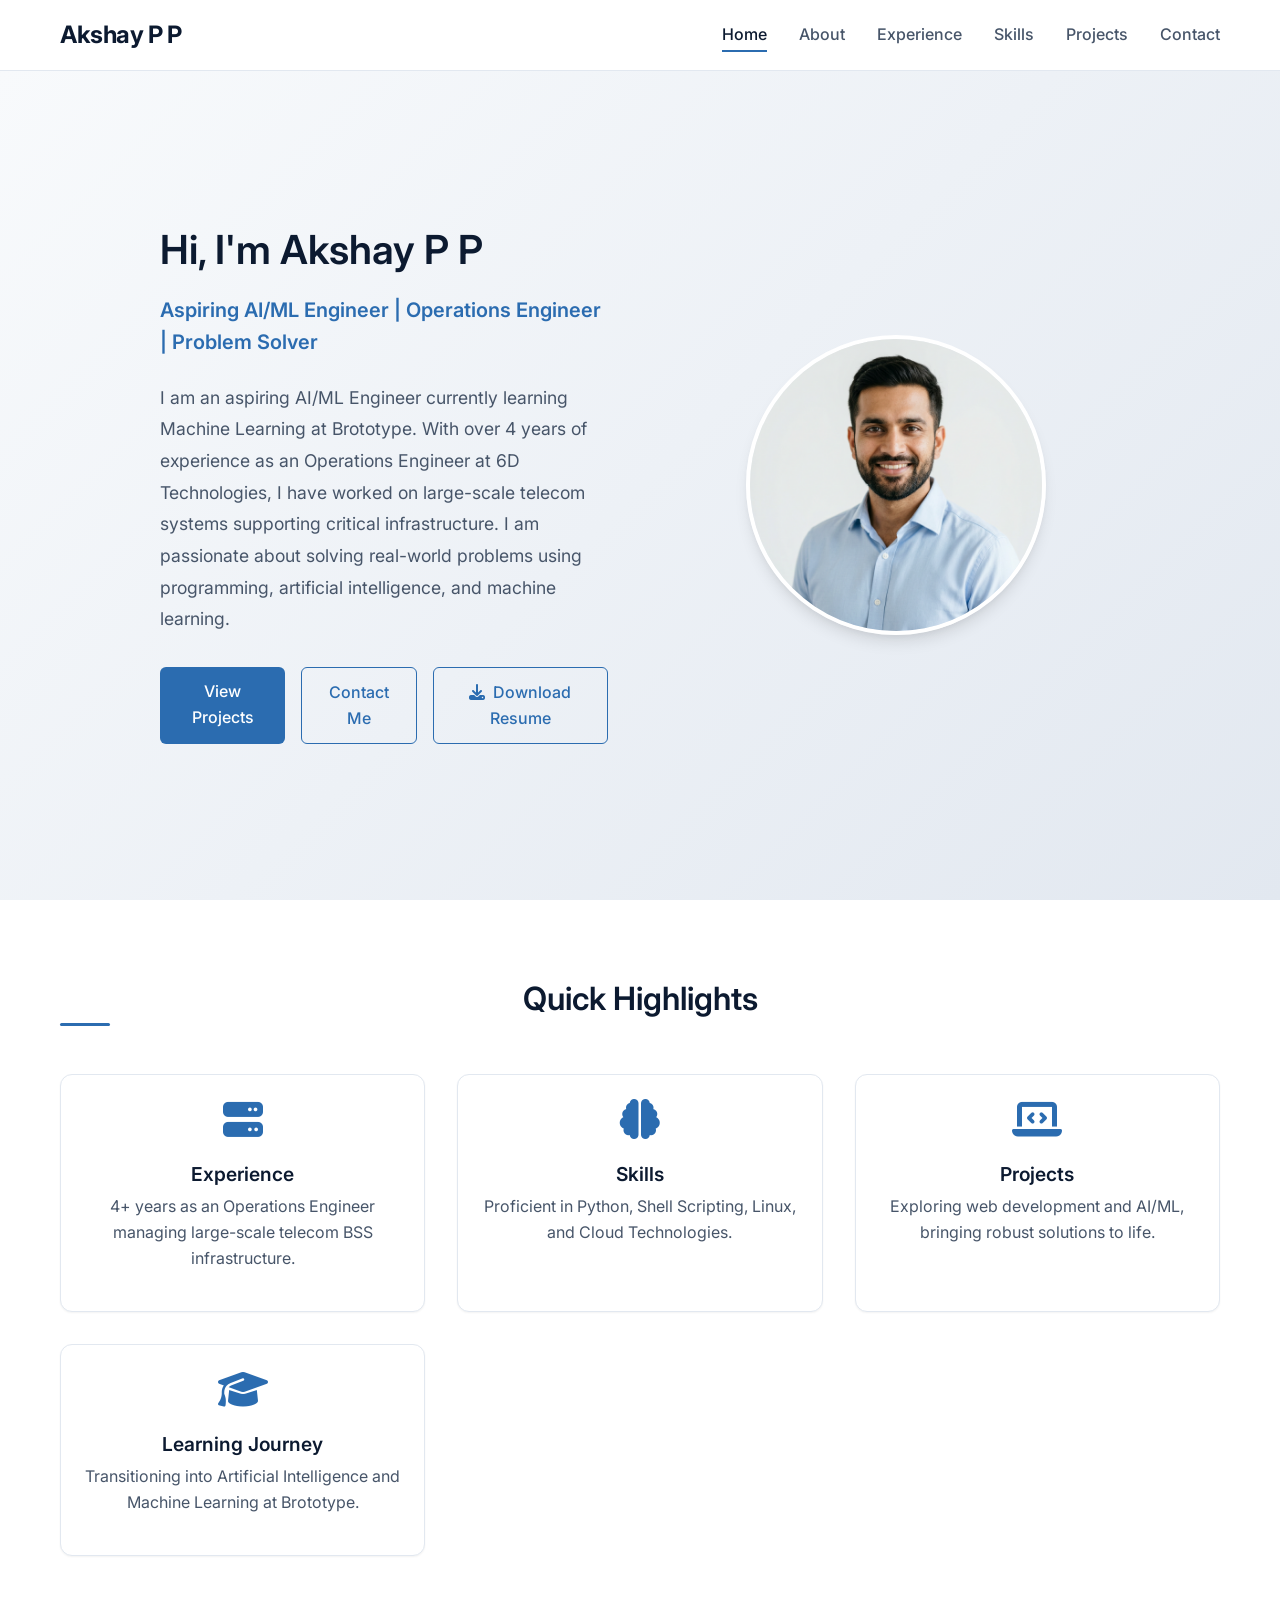
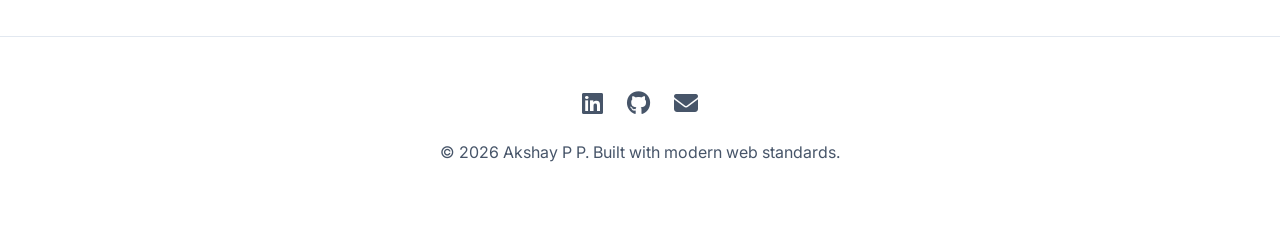
==== Portfolio_website/index.html @ c9c259c6 "Portfolio Website" ====
<!DOCTYPE html>
<html lang="en">
<head>
  <meta charset="UTF-8">
  <meta name="viewport" content="width=device-width, initial-scale=1.0">
  <title>Akshay P P | AI/ML Engineer</title>
  <meta name="description" content="Portfolio of Akshay P P, Aspiring AI/ML Engineer and Operations Engineer.">
  <link rel="stylesheet" href="assets/css/style.css">
  <link rel="stylesheet" href="https://cdnjs.cloudflare.com/ajax/libs/font-awesome/6.4.0/css/all.min.css">
  <style>
    /* Home Page Specific Styles */
    .hero {
      min-height: calc(100vh - 70px);
      display: flex;
      align-items: center;
      justify-content: center;
      padding: 2rem 0;
      background: linear-gradient(135deg, #f8fafc 0%, #e2e8f0 100%);
    }

    .hero-container {
      display: flex;
      align-items: center;
      gap: 4rem;
      max-width: 1000px;
    }

    .hero-content {
      flex: 1;
    }

    .hero-image-container {
      flex: 1;
      display: flex;
      justify-content: center;
    }

    .hero-image {
      width: 300px;
      height: 300px;
      border-radius: 50%;
      object-fit: cover;
      box-shadow: var(--shadow-lg);
      border: 4px solid #fff;
    }

    .hero-subtitle {
      font-size: 1.25rem;
      color: var(--accent-color);
      font-weight: 600;
      margin-bottom: 1.5rem;
    }

    .hero-text {
      font-size: 1.1rem;
      color: var(--text-secondary);
      line-height: 1.8;
      margin-bottom: 2rem;
    }

    .btn-group {
      display: flex;
      gap: 1rem;
      margin-top: 2rem;
    }

    .highlights {
      background-color: #fff;
      padding: 5rem 0;
    }

    .highlight-icon {
      font-size: 2.5rem;
      color: var(--accent-color);
      margin-bottom: 1.5rem;
    }

    @media (max-width: 900px) {
      .hero-container {
        flex-direction: column-reverse;
        text-align: center;
        gap: 2rem;
      }
      .btn-group {
        justify-content: center;
        flex-wrap: wrap;
      }
    }
  </style>
</head>
<body>

  <!-- Navigation -->
  <nav class="navbar">
    <div class="container nav-container">
      <a href="index.html" class="logo">Akshay P P</a>
      <div class="hamburger">
        <span></span>
        <span></span>
        <span></span>
      </div>
      <ul class="nav-menu">
        <li><a href="index.html" class="nav-link">Home</a></li>
        <li><a href="about.html" class="nav-link">About</a></li>
        <li><a href="experience.html" class="nav-link">Experience</a></li>
        <li><a href="skills.html" class="nav-link">Skills</a></li>
        <li><a href="projects.html" class="nav-link">Projects</a></li>
        <li><a href="contact.html" class="nav-link">Contact</a></li>
      </ul>
    </div>
  </nav>

  <!-- Hero Section -->
  <section class="hero">
    <div class="container hero-container fade-in">
      <div class="hero-content">
        <h1>Hi, I'm Akshay P P</h1>
        <div class="hero-subtitle">Aspiring AI/ML Engineer | Operations Engineer | Problem Solver</div>
        <p class="hero-text">
          I am an aspiring AI/ML Engineer currently learning Machine Learning at Brototype. With over 4 years of experience as an Operations Engineer at 6D Technologies, I have worked on large-scale telecom systems supporting critical infrastructure. I am passionate about solving real-world problems using programming, artificial intelligence, and machine learning.
        </p>
        <div class="btn-group">
          <a href="projects.html" class="btn btn-primary">View Projects</a>
          <a href="contact.html" class="btn btn-secondary">Contact Me</a>
          <a href="#" class="btn btn-secondary"><i class="fas fa-download" style="margin-right: 8px;"></i>Download Resume</a>
        </div>
      </div>
      <div class="hero-image-container fade-in">
        <img src="assets/images/profile.png" alt="Akshay P P" class="hero-image">
      </div>
    </div>
  </section>

  <!-- Highlights Section -->
  <section class="highlights">
    <div class="container">
      <h2 class="text-center fade-in">Quick Highlights</h2>
      <div class="grid grid-2 mt-3 p-0">
        <!-- Experience Card -->
        <a href="experience.html" class="card text-center fade-in">
          <i class="fas fa-server highlight-icon"></i>
          <h3 class="card-title">Experience</h3>
          <p>4+ years as an Operations Engineer managing large-scale telecom BSS infrastructure.</p>
        </a>

        <!-- Skills Card -->
        <a href="skills.html" class="card text-center fade-in">
          <i class="fas fa-brain highlight-icon"></i>
          <h3 class="card-title">Skills</h3>
          <p>Proficient in Python, Shell Scripting, Linux, and Cloud Technologies.</p>
        </a>

        <!-- Projects Card -->
        <a href="projects.html" class="card text-center fade-in">
          <i class="fas fa-laptop-code highlight-icon"></i>
          <h3 class="card-title">Projects</h3>
          <p>Exploring web development and AI/ML, bringing robust solutions to life.</p>
        </a>

        <!-- Learning Journey Card -->
        <a href="about.html" class="card text-center fade-in">
          <i class="fas fa-graduation-cap highlight-icon"></i>
          <h3 class="card-title">Learning Journey</h3>
          <p>Transitioning into Artificial Intelligence and Machine Learning at Brototype.</p>
        </a>
      </div>
    </div>
  </section>

  <!-- Footer -->
  <footer>
    <div class="container footer-content">
      <div class="social-links">
        <a href="https://www.linkedin.com/in/akshaypramodp" target="_blank" aria-label="LinkedIn"><i class="fab fa-linkedin"></i></a>
        <a href="https://github.com/akshaypramodp" target="_blank" aria-label="GitHub"><i class="fab fa-github"></i></a>
        <a href="mailto:akshaypramod107@gmail.com" aria-label="Email"><i class="fas fa-envelope"></i></a>
      </div>
      <p>&copy; 2026 Akshay P P. Built with modern web standards.</p>
    </div>
  </footer>

  <script src="assets/js/main.js"></script>
</body>
</html>
---- Portfolio_website/assets/css/style.css ----
/* Google Fonts: Inter */
@import url('https://fonts.googleapis.com/css2?family=Inter:wght@300;400;500;600;700&display=swap');

/* CSS Variables for Light Theme */
:root {
  --primary-color: #0c1a30; /* Navy blue */
  --secondary-color: #1a365d; /* Lighter navy */
  --accent-color: #2b6cb0; /* Bright blue for links/buttons */
  --text-primary: #1e293b; /* Dark Slate Gray */
  --text-secondary: #475569; /* Gray */
  --bg-main: #f8fafc; /* Very light gray */
  --bg-card: #ffffff; /* White */
  --border-color: #e2e8f0;
  
  --font-family: 'Inter', sans-serif;
  
  --shadow-sm: 0 1px 2px rgba(0,0,0,0.05);
  --shadow-md: 0 4px 6px -1px rgba(0,0,0,0.1), 0 2px 4px -1px rgba(0,0,0,0.06);
  --shadow-lg: 0 10px 15px -3px rgba(0,0,0,0.1), 0 4px 6px -2px rgba(0,0,0,0.05);
  
  --transition: all 0.3s cubic-bezier(0.4, 0, 0.2, 1);
}

/* Reset and Base Styles */
* {
  margin: 0;
  padding: 0;
  box-sizing: border-box;
}

html {
  scroll-behavior: smooth;
}

body {
  font-family: var(--font-family);
  background-color: var(--bg-main);
  color: var(--text-primary);
  line-height: 1.6;
  padding-top: 70px; /* Space for sticky nav */
}

a {
  text-decoration: none;
  color: var(--accent-color);
  transition: var(--transition);
}

a:hover {
  filter: brightness(1.2);
}

ul {
  list-style: none;
}

img {
  max-width: 100%;
  border-radius: 8px;
}

/* Container */
.container {
  max-width: 1200px;
  margin: 0 auto;
  padding: 0 20px;
}

/* Typography */
h1, h2, h3, h4, h5, h6 {
  font-weight: 600;
  line-height: 1.2;
  margin-bottom: 0.5em;
  color: var(--primary-color);
}

h1 { font-size: 2.5rem; }
h2 { font-size: 2rem; position: relative; padding-bottom: 0.5rem; margin-bottom: 1.5rem; }
h2::after {
  content: '';
  position: absolute;
  left: 0;
  bottom: 0;
  height: 3px;
  width: 50px;
  background-color: var(--accent-color);
  border-radius: 2px;
}
h3 { font-size: 1.5rem; }
p { margin-bottom: 1rem; color: var(--text-secondary); }

/* Navigation Area */
.navbar {
  position: fixed;
  top: 0;
  left: 0;
  width: 100%;
  background: rgba(255, 255, 255, 0.95);
  backdrop-filter: blur(10px);
  z-index: 1000;
  border-bottom: 1px solid var(--border-color);
  transition: var(--transition);
}

.nav-container {
  display: flex;
  justify-content: space-between;
  align-items: center;
  height: 70px;
}

.logo {
  font-size: 1.5rem;
  font-weight: 700;
  color: var(--primary-color);
  letter-spacing: -0.5px;
}

.nav-menu {
  display: flex;
  gap: 2rem;
}

.nav-link {
  color: var(--text-secondary);
  font-weight: 500;
  padding: 0.5rem 0;
  position: relative;
}

.nav-link::after {
  content: '';
  position: absolute;
  bottom: 0;
  left: 0;
  width: 0;
  height: 2px;
  background-color: var(--accent-color);
  transition: var(--transition);
}

.nav-link:hover::after,
.nav-link.active::after {
  width: 100%;
}

.nav-link:hover,
.nav-link.active {
  color: var(--primary-color);
}

/* Hamburger menu (Mobile) */
.hamburger {
  display: none;
  cursor: pointer;
  flex-direction: column;
  gap: 5px;
}
.hamburger span {
  display: block;
  width: 25px;
  height: 3px;
  background-color: var(--primary-color);
  transition: var(--transition);
}

/* Buttons */
.btn {
  display: inline-block;
  padding: 0.75rem 1.5rem;
  border-radius: 6px;
  font-weight: 500;
  text-align: center;
  cursor: pointer;
  border: none;
  transition: var(--transition);
}

.btn-primary {
  background-color: var(--accent-color);
  color: #fff;
}
.btn-primary:hover {
  background-color: var(--secondary-color);
  color: #fff;
  transform: translateY(-2px);
  box-shadow: var(--shadow-md);
}

.btn-secondary {
  background-color: transparent;
  color: var(--accent-color);
  border: 1px solid var(--accent-color);
}
.btn-secondary:hover {
  background-color: rgba(43, 108, 176, 0.05);
  transform: translateY(-2px);
}

/* Layout Utilities & Grids */
.grid {
  display: grid;
  gap: 2rem;
}
.grid-2 { grid-template-columns: repeat(auto-fit, minmax(300px, 1fr)); }
.grid-3 { grid-template-columns: repeat(auto-fit, minmax(250px, 1fr)); }

.flex-center {
  display: flex;
  justify-content: center;
  align-items: center;
}

/* Cards */
.card {
  background: var(--bg-card);
  border: 1px solid var(--border-color);
  border-radius: 12px;
  padding: 1.5rem;
  box-shadow: var(--shadow-sm);
  transition: var(--transition);
  height: 100%;
}

.card:hover {
  box-shadow: var(--shadow-lg);
  transform: translateY(-5px);
  border-color: rgba(43, 108, 176, 0.3);
}

.card-title {
  font-size: 1.2rem;
  margin-bottom: 0.5rem;
  color: var(--primary-color);
}

.card-subtitle {
  font-size: 0.9rem;
  color: var(--accent-color);
  margin-bottom: 1rem;
  font-weight: 500;
}

/* Sections */
section {
  padding: 5rem 0;
}

/* Footer */
footer {
  background-color: #fff;
  border-top: 1px solid var(--border-color);
  padding: 3rem 0;
  text-align: center;
  margin-top: auto;
}

.footer-content {
  display: flex;
  flex-direction: column;
  gap: 1rem;
  align-items: center;
}

.social-links {
  display: flex;
  gap: 1.5rem;
}

.social-links a {
  color: var(--text-secondary);
  font-size: 1.5rem;
}
.social-links a:hover {
  color: var(--accent-color);
  transform: scale(1.1);
}

/* Utilities */
.text-center { text-align: center; }
.mt-1 { margin-top: 1rem; } .mt-2 { margin-top: 2rem; } .mt-3 { margin-top: 3rem; }
.mb-1 { margin-bottom: 1rem; } .mb-2 { margin-bottom: 2rem; } .mb-3 { margin-bottom: 3rem; }

/* Animations */
.fade-in {
  opacity: 0;
  transform: translateY(20px);
  transition: opacity 0.6s ease-out, transform 0.6s ease-out;
}

.fade-in.is-visible {
  opacity: 1;
  transform: translateY(0);
}

/* Media Queries */
@media (max-width: 768px) {
  body { padding-top: 60px; }
  .nav-container { height: 60px; }
  h1 { font-size: 2rem; }
  
  .hamburger { display: flex; }
  
  .nav-menu {
    position: fixed;
    top: 60px;
    left: -100%;
    width: 100%;
    height: calc(100vh - 60px);
    background-color: var(--bg-card);
    flex-direction: column;
    align-items: center;
    justify-content: center;
    transition: 0.4s ease;
    gap: 3rem;
  }
  
  .nav-menu.active {
    left: 0;
  }
}
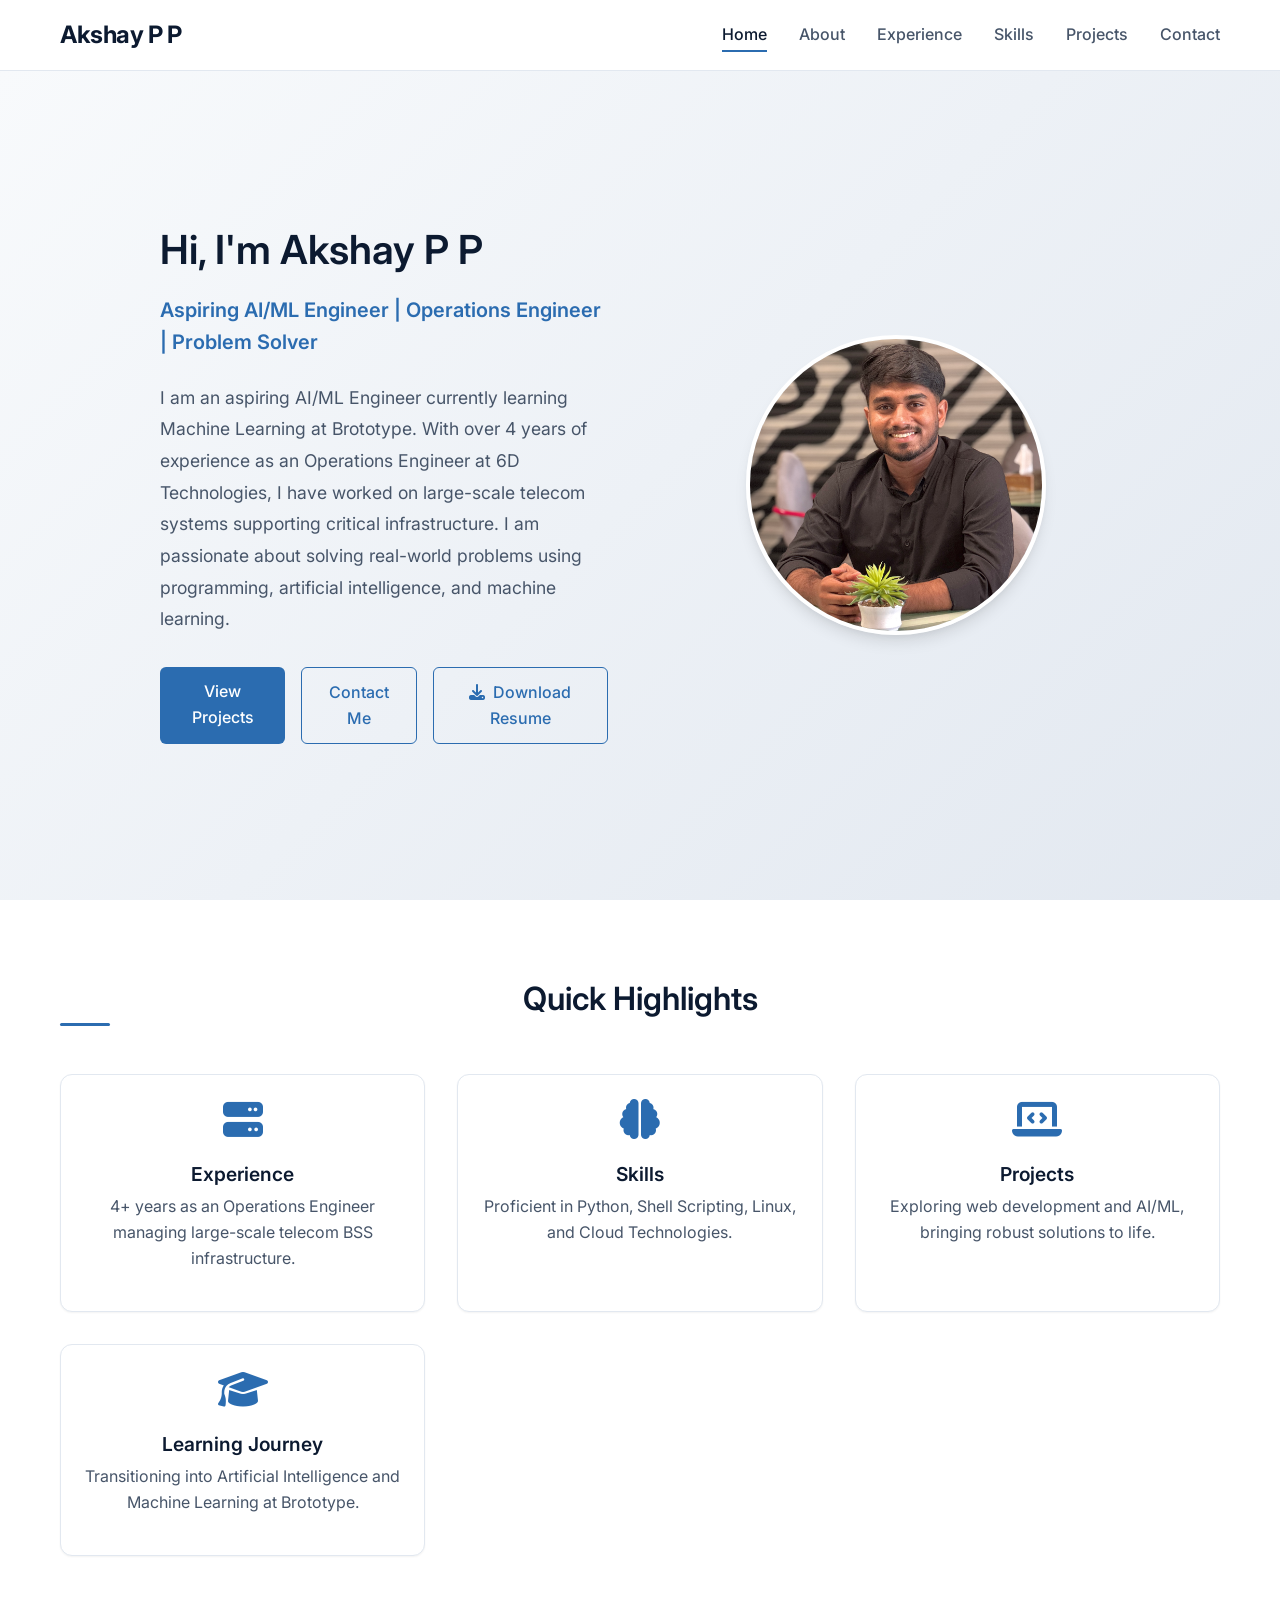
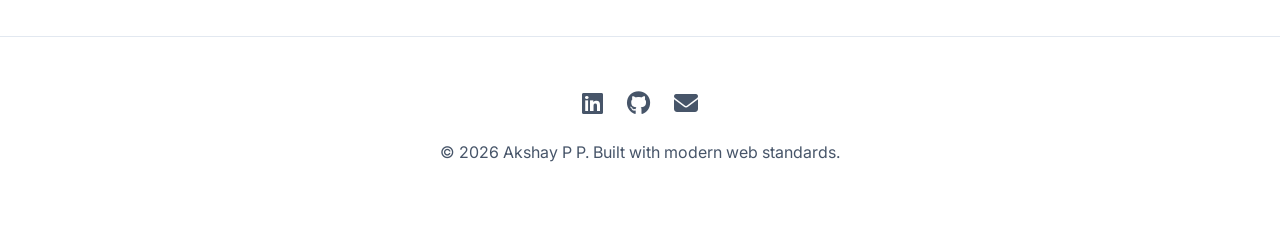
==== commit 60439b8e: "Personal details change" ====
--- a/Portfolio_website/index.html
+++ b/Portfolio_website/index.html
@@ -1,5 +1,6 @@
 <!DOCTYPE html>
 <html lang="en">
+
 <head>
   <meta charset="UTF-8">
   <meta name="viewport" content="width=device-width, initial-scale=1.0">
@@ -81,6 +82,7 @@
         text-align: center;
         gap: 2rem;
       }
+
       .btn-group {
         justify-content: center;
         flex-wrap: wrap;
@@ -88,6 +90,7 @@
     }
   </style>
 </head>
+
 <body>
 
   <!-- Navigation -->
@@ -117,16 +120,20 @@
         <h1>Hi, I'm Akshay P P</h1>
         <div class="hero-subtitle">Aspiring AI/ML Engineer | Operations Engineer | Problem Solver</div>
         <p class="hero-text">
-          I am an aspiring AI/ML Engineer currently learning Machine Learning at Brototype. With over 4 years of experience as an Operations Engineer at 6D Technologies, I have worked on large-scale telecom systems supporting critical infrastructure. I am passionate about solving real-world problems using programming, artificial intelligence, and machine learning.
+          I am an aspiring AI/ML Engineer currently learning Machine Learning at Brototype. With over 4 years of
+          experience as an Operations Engineer at 6D Technologies, I have worked on large-scale telecom systems
+          supporting critical infrastructure. I am passionate about solving real-world problems using programming,
+          artificial intelligence, and machine learning.
         </p>
         <div class="btn-group">
           <a href="projects.html" class="btn btn-primary">View Projects</a>
           <a href="contact.html" class="btn btn-secondary">Contact Me</a>
-          <a href="#" class="btn btn-secondary"><i class="fas fa-download" style="margin-right: 8px;"></i>Download Resume</a>
+          <a href="#" class="btn btn-secondary"><i class="fas fa-download" style="margin-right: 8px;"></i>Download
+            Resume</a>
         </div>
       </div>
       <div class="hero-image-container fade-in">
-        <img src="assets/images/profile.png" alt="Akshay P P" class="hero-image">
+        <img src="assets/images/profile.jpeg" alt="Akshay P P" class="hero-image">
       </div>
     </div>
   </section>
@@ -171,7 +178,8 @@
   <footer>
     <div class="container footer-content">
       <div class="social-links">
-        <a href="https://www.linkedin.com/in/akshaypramodp" target="_blank" aria-label="LinkedIn"><i class="fab fa-linkedin"></i></a>
+        <a href="https://www.linkedin.com/in/akshaypramodp" target="_blank" aria-label="LinkedIn"><i
+            class="fab fa-linkedin"></i></a>
         <a href="https://github.com/akshaypramodp" target="_blank" aria-label="GitHub"><i class="fab fa-github"></i></a>
         <a href="mailto:akshaypramod107@gmail.com" aria-label="Email"><i class="fas fa-envelope"></i></a>
       </div>
@@ -181,4 +189,5 @@
 
   <script src="assets/js/main.js"></script>
 </body>
-</html>
+
+</html>
--- a/Portfolio_website/assets/css/style.css
+++ b/Portfolio_website/assets/css/style.css
@@ -3,13 +3,13 @@
 
 /* CSS Variables for Light Theme */
 :root {
-  --primary-color: #0c1a30; /* Navy blue */
-  --secondary-color: #1a365d; /* Lighter navy */
-  --accent-color: #2b6cb0; /* Bright blue for links/buttons */
-  --text-primary: #1e293b; /* Dark Slate Gray */
-  --text-secondary: #475569; /* Gray */
-  --bg-main: #f8fafc; /* Very light gray */
-  --bg-card: #ffffff; /* White */
+  --primary-color: #0c1a30; 
+  --secondary-color: #1a365d; 
+  --accent-color: #2b6cb0;
+  --text-primary: #1e293b;
+  --text-secondary: #475569;
+  --bg-main: #f8fafc;
+  --bg-card: #ffffff;
   --border-color: #e2e8f0;
   
   --font-family: 'Inter', sans-serif;
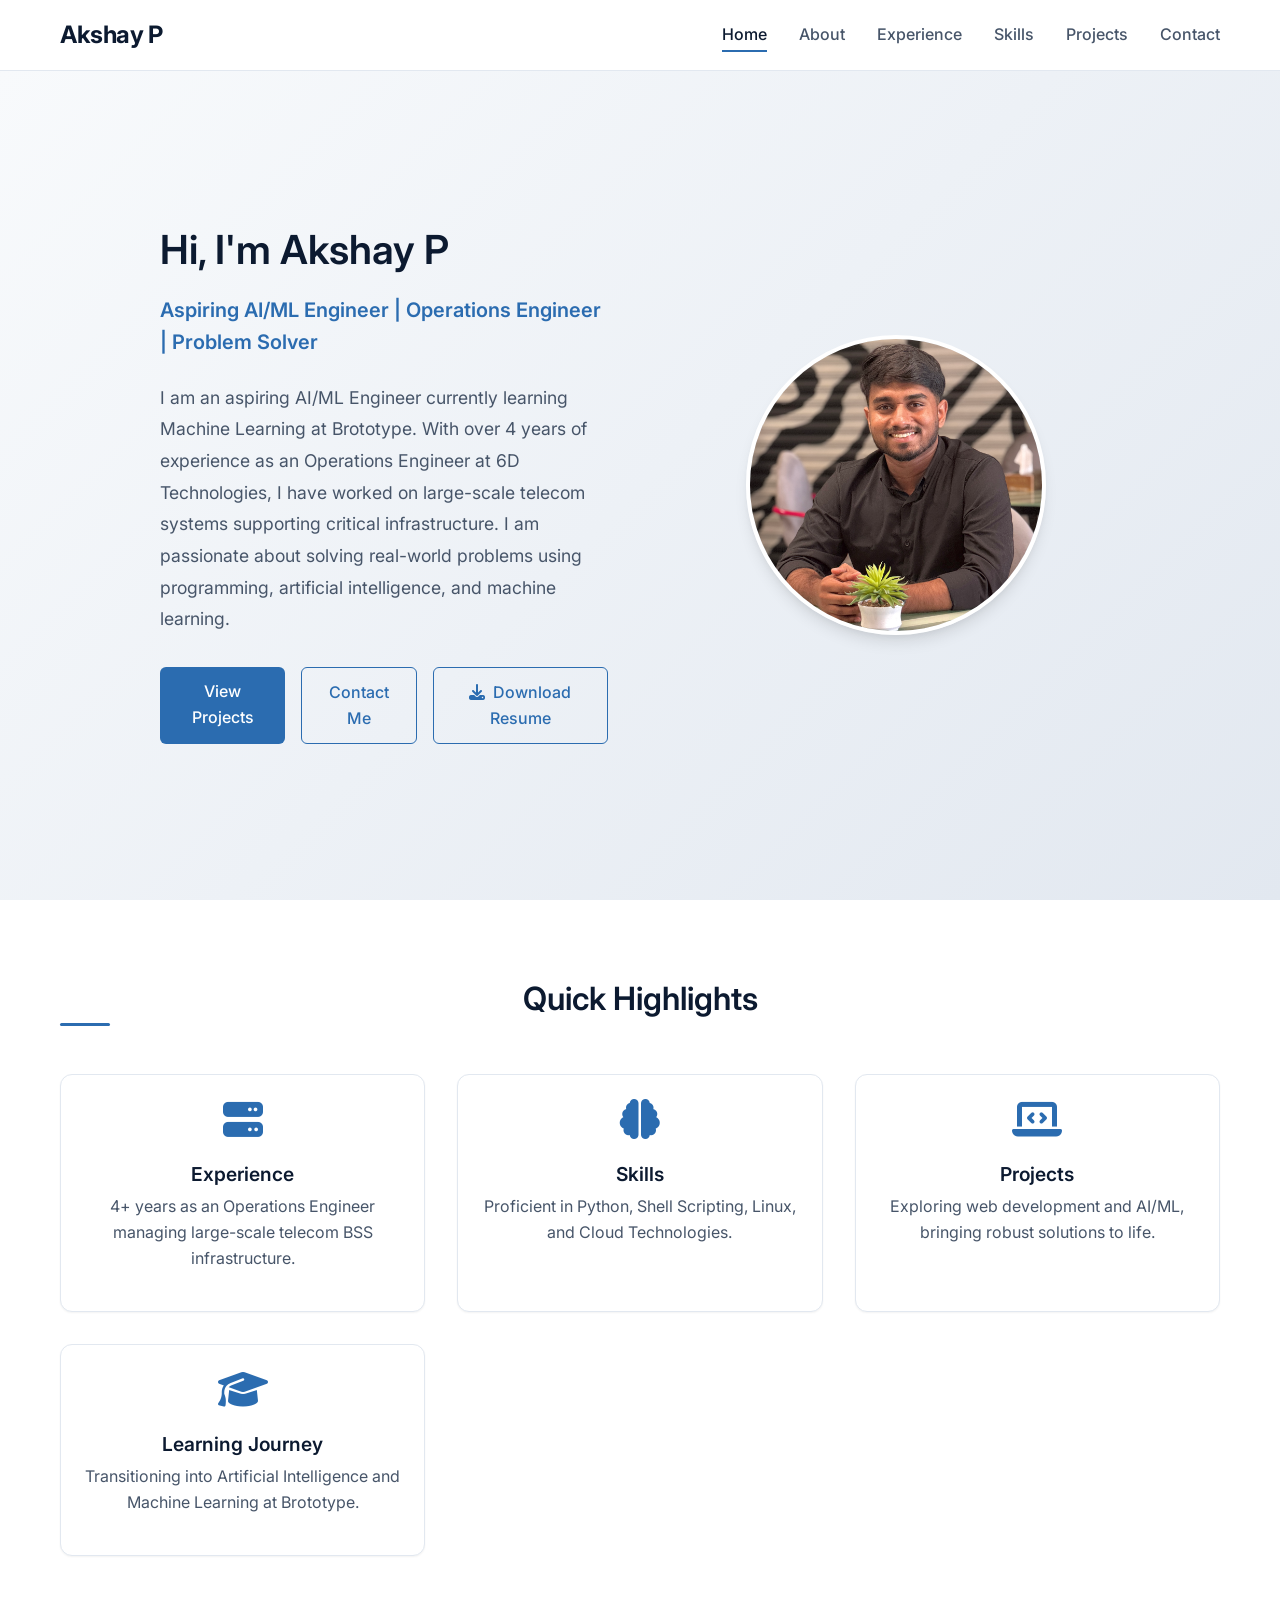
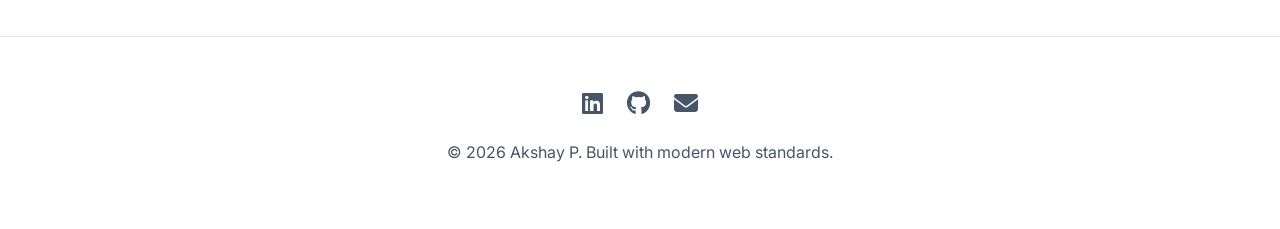
==== commit 7d099400: "Completed Portfolio website." ====
--- a/Portfolio_website/index.html
+++ b/Portfolio_website/index.html
@@ -4,8 +4,8 @@
 <head>
   <meta charset="UTF-8">
   <meta name="viewport" content="width=device-width, initial-scale=1.0">
-  <title>Akshay P P | AI/ML Engineer</title>
-  <meta name="description" content="Portfolio of Akshay P P, Aspiring AI/ML Engineer and Operations Engineer.">
+  <title>Akshay P | AI/ML Engineer</title>
+  <meta name="description" content="Portfolio of Akshay P, Aspiring AI/ML Engineer and Operations Engineer.">
   <link rel="stylesheet" href="assets/css/style.css">
   <link rel="stylesheet" href="https://cdnjs.cloudflare.com/ajax/libs/font-awesome/6.4.0/css/all.min.css">
   <style>
@@ -96,7 +96,7 @@
   <!-- Navigation -->
   <nav class="navbar">
     <div class="container nav-container">
-      <a href="index.html" class="logo">Akshay P P</a>
+      <a href="index.html" class="logo">Akshay P</a>
       <div class="hamburger">
         <span></span>
         <span></span>
@@ -117,7 +117,7 @@
   <section class="hero">
     <div class="container hero-container fade-in">
       <div class="hero-content">
-        <h1>Hi, I'm Akshay P P</h1>
+        <h1>Hi, I'm Akshay P</h1>
         <div class="hero-subtitle">Aspiring AI/ML Engineer | Operations Engineer | Problem Solver</div>
         <p class="hero-text">
           I am an aspiring AI/ML Engineer currently learning Machine Learning at Brototype. With over 4 years of
@@ -128,12 +128,12 @@
         <div class="btn-group">
           <a href="projects.html" class="btn btn-primary">View Projects</a>
           <a href="contact.html" class="btn btn-secondary">Contact Me</a>
-          <a href="#" class="btn btn-secondary"><i class="fas fa-download" style="margin-right: 8px;"></i>Download
+          <a href="https://docs.google.com/document/d/1Ic0UCB2RdyCVwe9C10wcypvzo18QJWpw/edit?usp=drive_link&ouid=106035150962285005236&rtpof=true&sd=true" target="_blank" class="btn btn-secondary"><i class="fas fa-download" style="margin-right: 8px;"></i>Download
             Resume</a>
         </div>
       </div>
       <div class="hero-image-container fade-in">
-        <img src="assets/images/profile.jpeg" alt="Akshay P P" class="hero-image">
+        <img src="assets/images/profile.jpeg" alt="Akshay P" class="hero-image">
       </div>
     </div>
   </section>
@@ -183,7 +183,7 @@
         <a href="https://github.com/akshaypramodp" target="_blank" aria-label="GitHub"><i class="fab fa-github"></i></a>
         <a href="mailto:akshaypramod107@gmail.com" aria-label="Email"><i class="fas fa-envelope"></i></a>
       </div>
-      <p>&copy; 2026 Akshay P P. Built with modern web standards.</p>
+      <p>&copy; 2026 Akshay P. Built with modern web standards.</p>
     </div>
   </footer>
 
